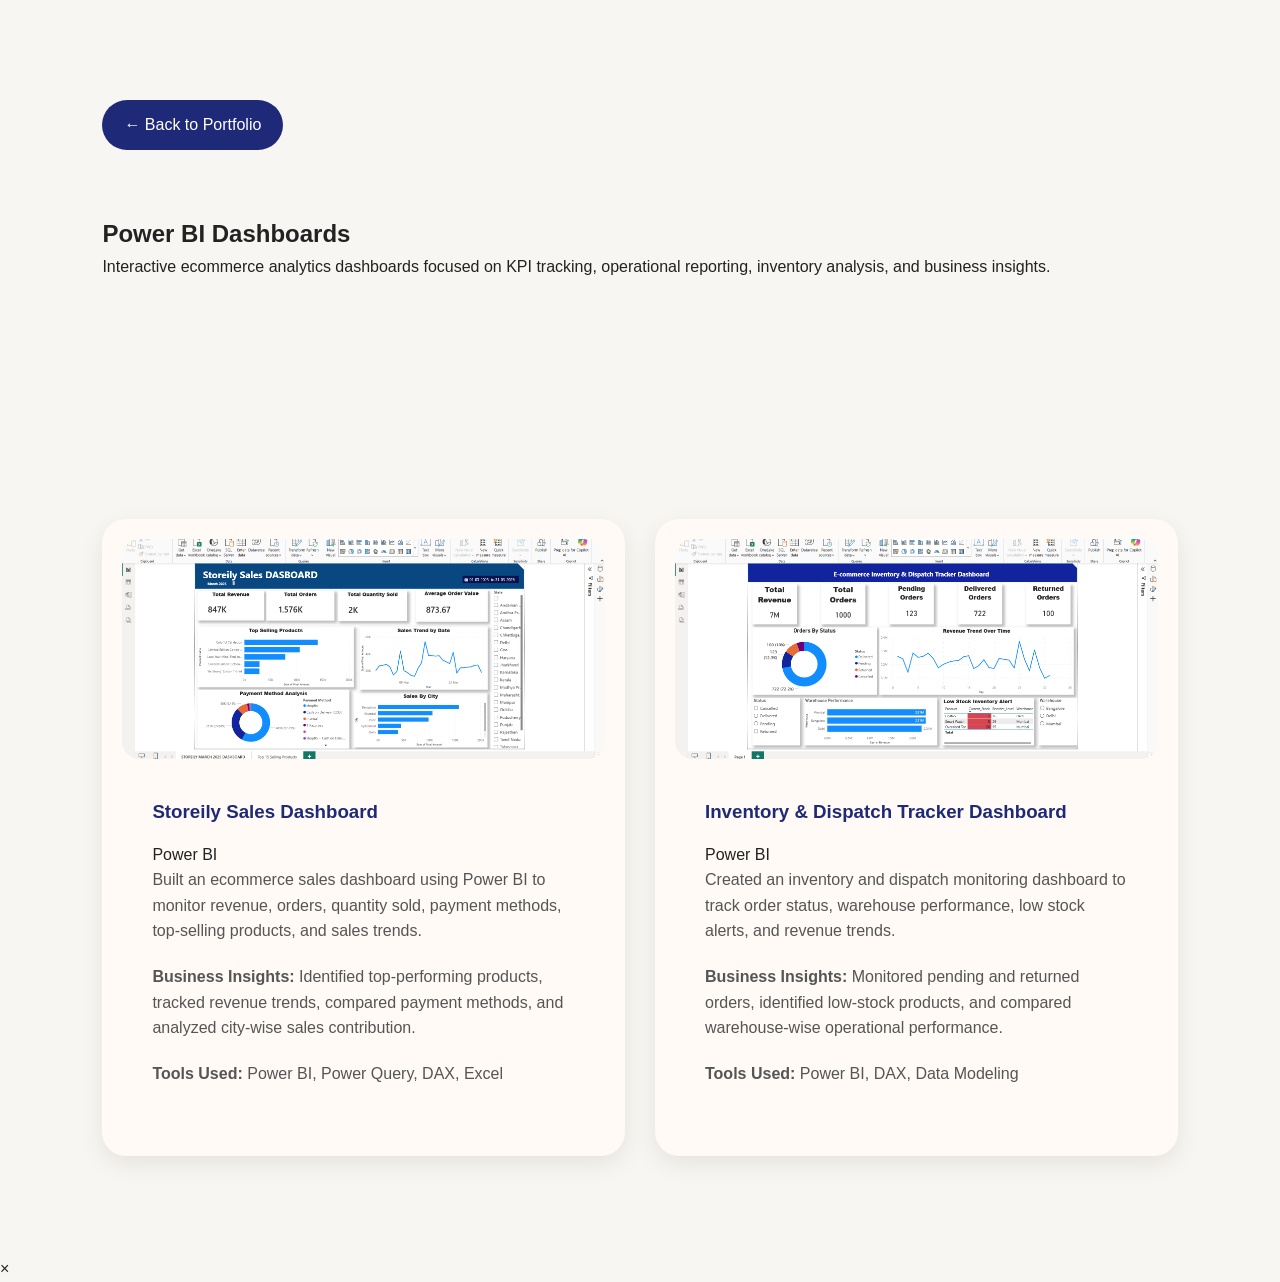
==== powerbi.html @ 8fb759ee "portfolio upload" ====
<!DOCTYPE html>
<html lang="en">
<head>
  <meta charset="UTF-8">
  <meta name="viewport" content="width=device-width, initial-scale=1.0">
  <title>Power BI Projects | Surbhi Priya</title>
  <link rel="stylesheet" href="style.css">
</head>
<body>

  <section class="section-box">

    <a href="index.html" class="back-btn">
    ← Back to Portfolio
</a>

    <br><br>

    <h1>Power BI Dashboards</h1>

    <p>
      Interactive ecommerce analytics dashboards focused on KPI tracking,
      operational reporting, inventory analysis, and business insights.
    </p>

  </section>


  <section class="projects-section">

    <div class="projects-grid">


      <!-- STOREILY DASHBOARD -->
      <div class="project-card">

        <img src="StoreilyDashboard.png" onclick="openModal(this.src)">

        <div class="project-content">

          <h3>Storeily Sales Dashboard</h3>

          <span>Power BI</span>

          <p>
            Built an ecommerce sales dashboard using Power BI
            to monitor revenue, orders, quantity sold,
            payment methods, top-selling products,
            and sales trends.
          </p>

          <p>
            <strong>Business Insights:</strong>
            Identified top-performing products,
            tracked revenue trends,
            compared payment methods,
            and analyzed city-wise sales contribution.
          </p>

          <p>
            <strong>Tools Used:</strong>
            Power BI, Power Query, DAX, Excel
          </p>

        </div>

      </div>


      <!-- INVENTORY DASHBOARD -->
      <div class="project-card">

        <img src="Inventory Dashboard.png" onclick="openModal(this.src)">

        <div class="project-content">

          <h3>Inventory & Dispatch Tracker Dashboard</h3>

          <span>Power BI</span>

          <p>
            Created an inventory and dispatch monitoring dashboard
            to track order status, warehouse performance,
            low stock alerts, and revenue trends.
          </p>

          <p>
            <strong>Business Insights:</strong>
            Monitored pending and returned orders,
            identified low-stock products,
            and compared warehouse-wise operational performance.
          </p>

          <p>
            <strong>Tools Used:</strong>
            Power BI, DAX, Data Modeling
          </p>

        </div>

      </div>


    </div>

  </section>


  <!-- IMAGE MODAL -->
  <div id="imageModal" class="modal">

    <span class="close" onclick="closeModal()">&times;</span>

    <img class="modal-content" id="modalImage">

  </div>

  <script src="script.js"></script>

</body>
</html>
---- style.css ----
*{
    margin:0;
    padding:0;
    box-sizing:border-box;
    font-family:Arial, sans-serif;
}

body{
    background:#f8f6f2;
    color:#222;
    line-height:1.6;
}

/* NAVBAR */

nav{
    display:flex;
    justify-content:space-between;
    align-items:center;
    padding:20px 8%;
    background:white;
    position:sticky;
    top:0;
    z-index:1000;
    box-shadow:0 2px 10px rgba(0,0,0,0.05);
}

.logo{
    font-size:24px;
    font-weight:bold;
    color:#1e2a78;
}

nav ul{
    display:flex;
    list-style:none;
    gap:25px;
}

nav ul li a{
    text-decoration:none;
    color:#333;
    font-weight:500;
    transition:0.3s;
}

nav ul li a:hover{
    color:#1e2a78;
}

/* HERO SECTION */

.hero{
    min-height:90vh;
    display:flex;
    align-items:center;
    justify-content:center;
    padding:60px 8%;
    gap:50px;
    flex-wrap:wrap;
}

.hero-text{
    flex:1;
    min-width:300px;
}

.tag{
    display:inline-block;
    background:#dfe7ff;
    color:#1e2a78;
    padding:8px 18px;
    border-radius:30px;
    margin-bottom:20px;
    font-size:14px;
}

.hero h1{
    font-size:52px;
    line-height:1.2;
    margin-bottom:20px;
}

.hero-description{
    font-size:18px;
    color:#555;
    margin-bottom:30px;
    max-width:600px;
}

.buttons{
    display:flex;
    gap:20px;
    flex-wrap:wrap;
}

.btn{
    padding:14px 28px;
    border-radius:30px;
    text-decoration:none;
    font-weight:bold;
    transition:0.3s;
}

.primary{
    background:#1e2a78;
    color:white;
}

.primary:hover{
    background:#111a52;
}

.secondary{
    border:2px solid #1e2a78;
    color:#1e2a78;
}

.secondary:hover{
    background:#1e2a78;
    color:white;
}

/* HERO IMAGE */

.hero-image{
    flex:1;
    display:flex;
    justify-content:center;
}

.hero-image img{
    width:320px;
    border-radius:25px;
    object-fit:cover;
    box-shadow:0 10px 30px rgba(0,0,0,0.15);
}

/* SECTION */

section{
    padding:80px 8%;
}

.section-title{
    font-size:36px;
    margin-bottom:40px;
    color:#1e2a78;
}

/* SKILLS */

.skills-grid{
    display:grid;
    grid-template-columns:repeat(auto-fit,minmax(220px,1fr));
    gap:25px;
}

.skill-card{
    background:white;
    padding:30px;
    border-radius:20px;
    box-shadow:0 5px 20px rgba(0,0,0,0.08);
    transition:0.3s;
}

.skill-card:hover{
    transform:translateY(-5px);
}

/* PROJECTS */

.projects-grid{
    display:grid;
    grid-template-columns: repeat(auto-fit, minmax(320px, 1fr));
    gap:30px;
    margin-top:40px;
}

.project-card{
    background:#fffaf5;
    border-radius:24px;
    overflow:hidden;
    padding:20px;
    box-shadow:0 8px 25px rgba(0,0,0,0.08);
    transition:0.3s ease;
}

.project-card:hover{
    transform:translateY(-8px);
}

.project-card img{
    width:100%;
    height:220px;
    object-fit:cover;
    border-radius:18px;
    cursor:pointer;
    transition:0.3s ease;
}

.project-card img:hover{
    transform:scale(1.02);
}

.project-content{
    padding:25px;
}

.project-content h3{
    margin-bottom:15px;
    color:#1e2a78;
}

.project-content p{
    color:#555;
    margin-bottom:20px;
}

.project-btn,
.hero-buttons a{
    display:inline-block;
    margin-top:18px;
    padding:12px 24px;
    background:#111;
    color:white;
    text-decoration:none;
    border-radius:50px;
    font-size:15px;
    font-weight:600;
    transition:0.3s ease;
}

.project-btn:hover,
.hero-buttons a:hover{
    background:#e8cfc3;
    color:#111;
}

/* CONTACT */

.contact{
    text-align:center;
}

.contact p{
    margin-bottom:20px;
}

.contact-links{
    display:flex;
    justify-content:center;
    gap:20px;
    flex-wrap:wrap;
}

.contact-links a{
    text-decoration:none;
    background:white;
    padding:14px 24px;
    border-radius:30px;
    color:#1e2a78;
    font-weight:bold;
    box-shadow:0 5px 20px rgba(0,0,0,0.08);
    transition:0.3s;
}

.contact-links a:hover{
    background:#1e2a78;
    color:white;
}

/* FOOTER */

footer{
    text-align:center;
    padding:30px;
    color:#777;
}

/* RESPONSIVE */

@media(max-width:768px){

    .hero h1{
        font-size:38px;
    }

    nav{
        flex-direction:column;
        gap:15px;
    }

    nav ul{
        flex-wrap:wrap;
        justify-content:center;
    }

    .hero{
        text-align:center;
    }

    .buttons{
        justify-content:center;
    }
}

.popup{
    position:fixed;
    top:0;
    left:0;
    width:100%;
    height:100%;
    background:rgba(0,0,0,0.85);
    display:flex;
    justify-content:center;
    align-items:center;
    z-index:9999;
}

.popup img{
    width:80%;
    max-width:1000px;
    border-radius:20px;
}

.close-btn{
    position:absolute;
    top:30px;
    right:40px;
    font-size:40px;
    color:white;
    cursor:pointer;
}

.back-btn{
    display:inline-block;
    margin-bottom:40px;
    text-decoration:none;
    background:#1e2a78;
    color:white;
    padding:12px 22px;
    border-radius:30px;
    transition:0.3s;
}

.back-btn:hover{
    background:#111a52;
}

section{
    padding:100px 8%;
}
.project-content{
    padding:30px;
}

.contact-buttons{
    display:flex;
    justify-content:center;
    gap:15px;
    flex-wrap:wrap;
    margin-top:25px;
}

.contact-btn{
    text-decoration:none;
    background:#111827;
    color:white;
    padding:12px 22px;
    border-radius:30px;
    font-size:14px;
    font-weight:600;
    transition:0.3s ease;
}

.contact-btn:hover{
    background:#2563eb;
    transform:translateY(-2px);
}

.whatsapp-btn{
    background:#25D366;
}

.whatsapp-btn:hover{
    background:#1ea952;
}

.contact{
    text-align:center;
    padding:80px 20px;
}
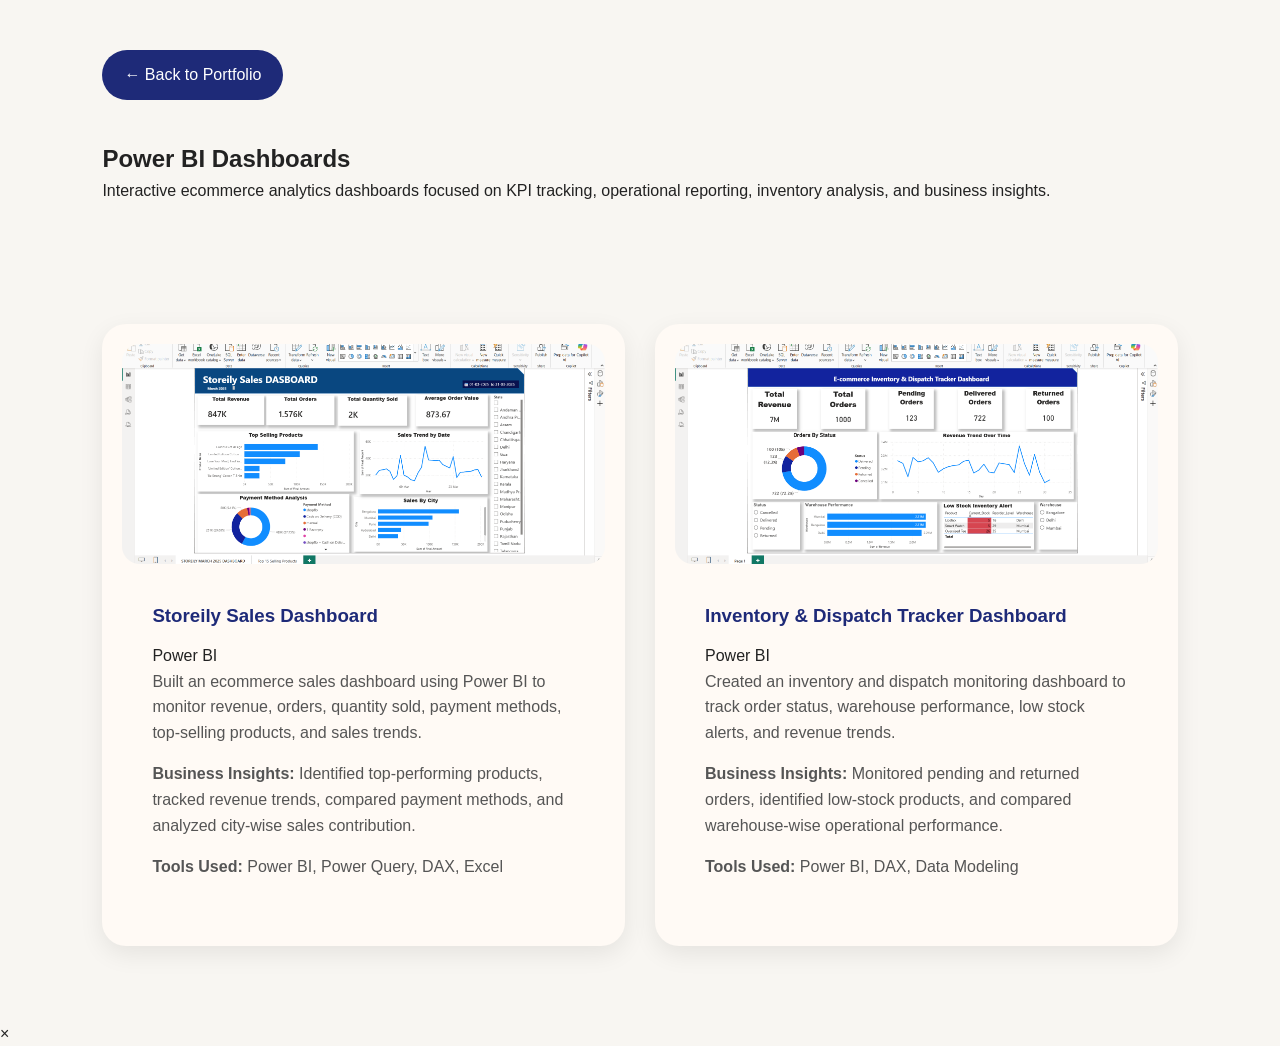
==== commit fa11c8b1: "updated sills section and responsive layout" ====
--- a/powerbi.html
+++ b/powerbi.html
@@ -13,8 +13,6 @@
     <a href="index.html" class="back-btn">
     ← Back to Portfolio
 </a>
-
-    <br><br>
 
     <h1>Power BI Dashboards</h1>
 
--- a/style.css
+++ b/style.css
@@ -51,12 +51,12 @@
 /* HERO SECTION */
 
 .hero{
-    min-height:90vh;
+    min-height:auto;
     display:flex;
     align-items:center;
     justify-content:center;
-    padding:60px 8%;
-    gap:50px;
+    padding:40px 8%;
+    gap:30px;
     flex-wrap:wrap;
 }
 
@@ -139,7 +139,7 @@
 /* SECTION */
 
 section{
-    padding:80px 8%;
+    padding:50px 8%;    
 }
 
 .section-title{
@@ -151,30 +151,43 @@
 /* SKILLS */
 
 .skills-grid{
-    display:grid;
-    grid-template-columns:repeat(auto-fit,minmax(220px,1fr));
-    gap:25px;
+    display:flex;
+    flex-wrap:wrap;
+    gap:18px;
+    margin-top:30px;
 }
 
 .skill-card{
+    padding:16px 32px;
     background:white;
-    padding:30px;
-    border-radius:20px;
-    box-shadow:0 5px 20px rgba(0,0,0,0.08);
-    transition:0.3s;
+    border-radius:40px;
+    font-weight:600;
+    box-shadow:0 4px 12px rgba(0,0,0,0.08);
+    cursor:pointer;
+    transition:0.3s ease;
+    min-width:170px;
+    text-align:center;
 }
 
 .skill-card:hover{
-    transform:translateY(-5px);
+    transform:translateY(-4px);
+    background:#1e2a78;
+    color:white;
 }
 
 /* PROJECTS */
+
+section#projects h2{
+    font-size:32px;
+    margin-bottom:20px;
+    color:#1e2a78;
+}
 
 .projects-grid{
     display:grid;
     grid-template-columns: repeat(auto-fit, minmax(320px, 1fr));
     gap:30px;
-    margin-top:40px;
+    margin-top:20px;
 }
 
 .project-card{
@@ -204,23 +217,23 @@
 }
 
 .project-content{
-    padding:25px;
+    padding:20px;
 }
 
 .project-content h3{
-    margin-bottom:15px;
+    margin-bottom:12px;
     color:#1e2a78;
 }
 
 .project-content p{
     color:#555;
-    margin-bottom:20px;
+    margin-bottom:16px;
 }
 
 .project-btn,
 .hero-buttons a{
     display:inline-block;
-    margin-top:18px;
+    margin-top:12px;
     padding:12px 24px;
     background:#111;
     color:white;
@@ -349,7 +362,7 @@
 }
 
 section{
-    padding:100px 8%;
+    padding:50px 8%;
 }
 .project-content{
     padding:30px;
@@ -392,3 +405,154 @@
     padding:80px 20px;
 }
 
+.project-card{
+    margin-bottom:25px;
+}
+
+@media(max-width:768px){
+
+    .hero{
+        padding-top:40px;
+        padding-bottom:40px;
+    }
+
+    .about,
+    .skills,
+    .projects,
+    .experience,
+    .contact{
+        padding-top:40px;
+        padding-bottom:40px;
+    }
+
+    .project-grid{
+        gap:20px;
+    }
+
+}
+
+@media(max-width:768px){
+
+    nav{
+        padding:20px;
+    }
+
+    nav ul{
+        gap:20px;
+    }
+
+}
+
+@media(max-width:768px){
+
+    .page-title{
+        font-size:42px;
+        line-height:1.2;
+    }
+
+}
+
+/* =========================
+   SKILLS POPUP SECTION
+========================= */
+
+.skills-popup-grid{
+    display:grid;
+    grid-template-columns:repeat(3, 1fr);
+    gap: 20px;
+    margin-top:40px;
+    max-width: 800px;
+    margin: auto;
+}
+
+.popup-skill-card{
+    background:white;
+    padding:18px 30px;
+    border-radius:50px;
+    cursor:pointer;
+    font-weight:600;
+    box-shadow:0 5px 18px rgba(0,0,0,0.08);
+    transition:0.3s;
+    min-width: 180px;
+}
+
+.popup-skill-card:hover{
+    background:#111827;
+    color:white;
+    transform:translateY(-5px);
+}
+
+
+/* MODAL */
+
+.skill-modal{
+    display:none;
+    position:fixed;
+    z-index:9999;
+    left:0;
+    top:0;
+    width:100%;
+    height:100%;
+    background:rgba(0,0,0,0.7);
+}
+
+.skill-modal-content{
+    background:#fffaf5;
+    width:90%;
+    max-width:700px;
+    margin:80px auto;
+    padding:40px;
+    border-radius:30px;
+    position:relative;
+}
+
+.close-skill{
+    position:absolute;
+    top:20px;
+    right:25px;
+    font-size:35px;
+    cursor:pointer;
+}
+
+.skill-modal-content h2{
+    margin-bottom:20px;
+}
+
+.skill-modal-content ul{
+    padding-left:20px;
+}
+
+.skill-modal-content li{
+    margin-bottom:12px;
+    line-height:1.7;
+}
+
+.skills-section{
+    max-width:1200px;
+    margin:80px auto;
+    padding:0 40px;
+}
+
+.about-section{
+    max-width:1200px;
+    margin:80px auto;
+    padding:0 40px;
+}
+
+@media (max-width:768px){
+
+.skills-popup-grid{
+    grid-template-columns:repeat(2, 1fr);
+    gap:15px;
+    max-width:100%;
+}
+
+.popup-skill-card{
+    font-size:14px;
+    padding:14px 12px;
+}
+
+}
+
+
+
